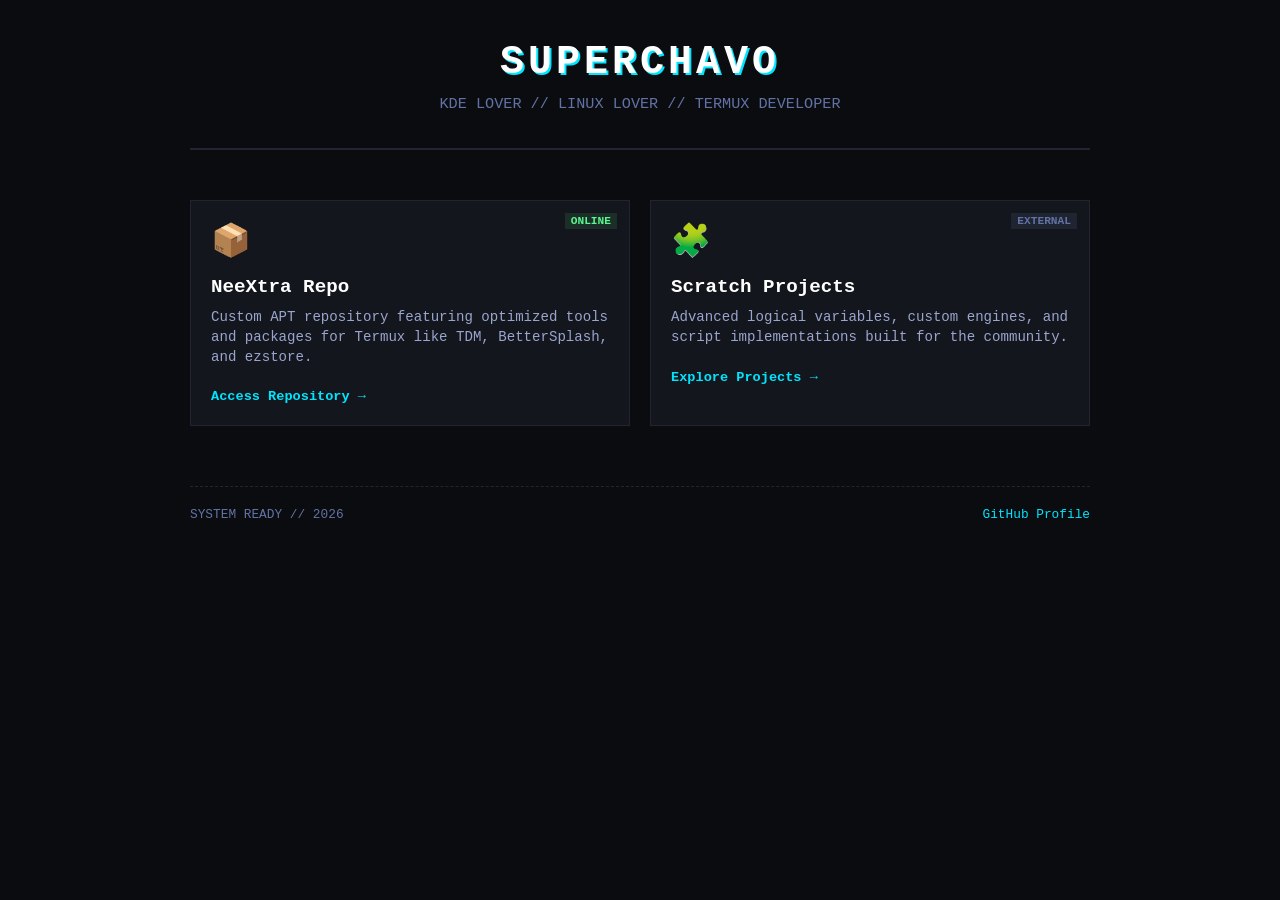
==== index.html @ 1c81ed89 "Move backend files to internal folder and deploy accurate English landing page" ====
<!DOCTYPE html>
<html lang="en">
<head>
    <meta charset="UTF-8">
    <meta name="viewport" content="width=device-width, initial-scale=1.0">
    <title>Superchavo | Profile</title>
    <link rel="stylesheet" href="style.css">
</head>
<body>

    <div class="hub-container">
        <header class="hub-header">
            <h1 class="glitch-text">SUPERCHAVO</h1>
            <p class="subtitle">KDE Lover // Linux Lover // Termux Developer</p>
        </header>

        <main class="projects-grid">
            
            <!-- Card 1: NeeXtra Repo (The folder you will rename on GitHub) -->
            <a href="/Superchavo" class="project-card">
                <div class="card-status">ONLINE</div>
                <div class="card-icon">📦</div>
                <div class="card-content">
                    <h3>NeeXtra Repo</h3>
                    <p>Custom APT repository featuring optimized tools and packages for Termux like TDM, BetterSplash, and ezstore.</p>
                    <span class="card-link">Access Repository →</span>
                </div>
            </a>

            <!-- Card 2: Scratch Development -->
            <a href="https://scratch.mit.edu" target="_blank" class="project-card">
                <div class="card-status external">EXTERNAL</div>
                <div class="card-icon">🧩</div>
                <div class="card-content">
                    <h3>Scratch Projects</h3>
                    <p>Advanced logical variables, custom engines, and script implementations built for the community.</p>
                    <span class="card-link">Explore Projects →</span>
                </div>
            </a>

        </main>

        <footer>
            <div class="footer-status">SYSTEM READY // 2026</div>
            <div><a href="https://github.com/Superchavo" target="_blank">GitHub Profile</a></div>
        </footer>
    </div>

</body>
</html>
---- style.css ----
:root {
    --bg-dark: #0b0c10;
    --panel-bg: #14161d;
    --border-color: #222531;
    --text-primary: #e2e4e9;
    --text-secondary: #6272a4;
    --cyan: #00e5ff;
    --green: #5af78e;
}

body {
    background-color: var(--bg-dark);
    color: var(--text-primary);
    font-family: 'Courier New', Courier, monospace;
    margin: 0;
    padding: 40px 20px;
    display: flex;
    justify-content: center;
}

.hub-container {
    width: 100%;
    max-width: 900px;
}

.hub-header {
    text-align: center;
    margin-bottom: 50px;
    border-bottom: 2px solid var(--border-color);
    padding-bottom: 20px;
}

.glitch-text {
    font-size: 2.5rem;
    margin: 0;
    letter-spacing: 4px;
    color: #fff;
    text-shadow: 2px 2px var(--cyan);
}

.subtitle {
    color: var(--text-secondary);
    font-size: 0.95rem;
    margin-top: 10px;
    text-transform: uppercase;
}

/* Projects Grid */
.projects-grid {
    display: grid;
    grid-template-columns: repeat(auto-fit, minmax(260px, 1fr));
    gap: 20px;
}

.project-card {
    background-color: var(--panel-bg);
    border: 1px solid var(--border-color);
    padding: 20px;
    display: flex;
    flex-direction: column;
    text-decoration: none;
    color: inherit;
    position: relative;
    transition: transform 0.2s, border-color 0.2s;
}

.project-card:hover {
    transform: translateY(-4px);
    border-color: var(--cyan);
}

.card-status {
    position: absolute;
    top: 12px;
    right: 12px;
    font-size: 0.7rem;
    background-color: rgba(90, 247, 142, 0.1);
    color: var(--green);
    padding: 2px 6px;
    font-weight: bold;
}

.card-status.external {
    background-color: rgba(98, 114, 164, 0.15);
    color: var(--text-secondary);
}

.card-icon {
    font-size: 2rem;
    margin-bottom: 15px;
}

.card-content h3 {
    margin: 0 0 10px 0;
    color: #fff;
    font-size: 1.2rem;
}

.card-content p {
    color: #9aa5ce;
    font-size: 0.88rem;
    line-height: 1.4;
    margin: 0 0 20px 0;
}

.card-link {
    font-size: 0.85rem;
    color: var(--cyan);
    font-weight: bold;
}

footer {
    margin-top: 60px;
    border-top: 1px dashed var(--border-color);
    padding-top: 20px;
    display: flex;
    justify-content: space-between;
    font-size: 0.8rem;
    color: var(--text-secondary);
}

footer a {
    color: var(--cyan);
    text-decoration: none;
}
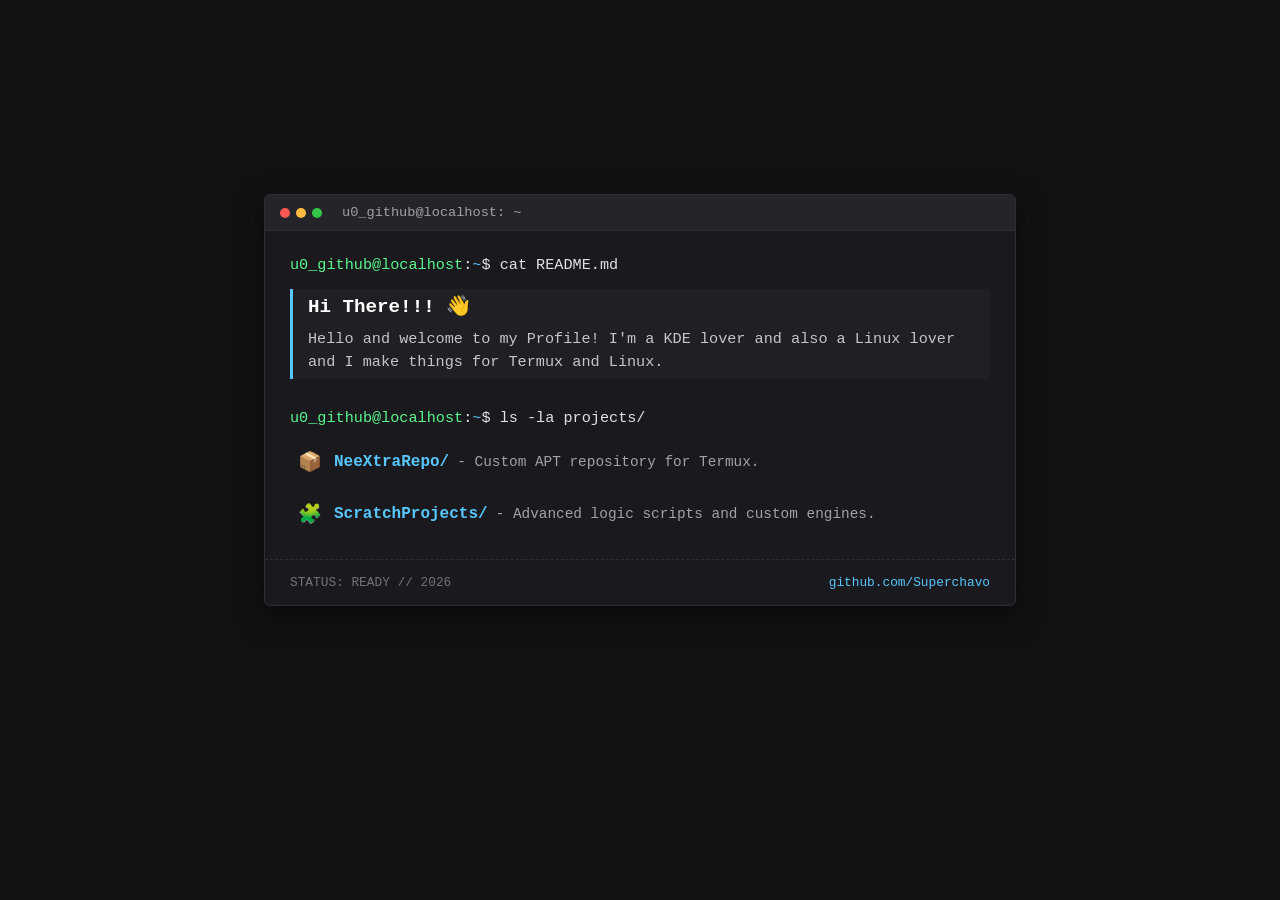
==== commit c38b9e53: "Apply clean terminal layout using actual profile README data" ====
--- a/index.html
+++ b/index.html
@@ -8,41 +8,52 @@
 </head>
 <body>
 
-    <div class="hub-container">
-        <header class="hub-header">
-            <h1 class="glitch-text">SUPERCHAVO</h1>
-            <p class="subtitle">KDE Lover // Linux Lover // Termux Developer</p>
-        </header>
+    <div class="terminal-container">
+        <!-- Barra de estado superior estilo ventana Linux -->
+        <div class="terminal-header">
+            <div class="buttons">
+                <span class="close"></span>
+                <span class="minimize"></span>
+                <span class="maximize"></span>
+            </div>
+            <div class="title">u0_github@localhost: ~</div>
+        </div>
 
-        <main class="projects-grid">
+        <!-- Contenido de la Terminal con tu README -->
+        <main class="terminal-body">
+            <div class="prompt-line">
+                <span class="user">u0_github@localhost</span>:<span class="dir">~</span>$ cat README.md
+            </div>
             
-            <!-- Card 1: NeeXtra Repo (The folder you will rename on GitHub) -->
-            <a href="/Superchavo" class="project-card">
-                <div class="card-status">ONLINE</div>
-                <div class="card-icon">📦</div>
-                <div class="card-content">
-                    <h3>NeeXtra Repo</h3>
-                    <p>Custom APT repository featuring optimized tools and packages for Termux like TDM, BetterSplash, and ezstore.</p>
-                    <span class="card-link">Access Repository →</span>
-                </div>
-            </a>
+            <section class="readme-content">
+                <h2>Hi There!!! 👋</h2>
+                <p>Hello and welcome to my Profile! I'm a KDE lover and also a Linux lover and I make things for Termux and Linux.</p>
+            </section>
 
-            <!-- Card 2: Scratch Development -->
-            <a href="https://scratch.mit.edu" target="_blank" class="project-card">
-                <div class="card-status external">EXTERNAL</div>
-                <div class="card-icon">🧩</div>
-                <div class="card-content">
-                    <h3>Scratch Projects</h3>
-                    <p>Advanced logical variables, custom engines, and script implementations built for the community.</p>
-                    <span class="card-link">Explore Projects →</span>
-                </div>
-            </a>
+            <div class="prompt-line">
+                <span class="user">u0_github@localhost</span>:<span class="dir">~</span>$ ls -la projects/
+            </div>
 
+            <div class="projects-list">
+                <!-- Proyecto 1: Tu Repositorio -->
+                <a href="/NeeXtraRepo" class="project-item">
+                    <span class="item-icon">📦</span>
+                    <span class="item-name">NeeXtraRepo/</span>
+                    <span class="item-desc">- Custom APT repository for Termux.</span>
+                </a>
+
+                <!-- Proyecto 2: Scratch -->
+                <a href="https://scratch.mit.edu" target="_blank" class="project-item">
+                    <span class="item-icon">🧩</span>
+                    <span class="item-name">ScratchProjects/</span>
+                    <span class="item-desc">- Advanced logic scripts and custom engines.</span>
+                </a>
+            </div>
         </main>
 
         <footer>
-            <div class="footer-status">SYSTEM READY // 2026</div>
-            <div><a href="https://github.com/Superchavo" target="_blank">GitHub Profile</a></div>
+            <div class="footer-status">STATUS: READY // 2026</div>
+            <div class="footer-link"><a href="https://github.com/Superchavo" target="_blank">github.com/Superchavo</a></div>
         </footer>
     </div>
 
--- a/style.css
+++ b/style.css
@@ -1,125 +1,147 @@
-:root {
-    --bg-dark: #0b0c10;
-    --panel-bg: #14161d;
-    --border-color: #222531;
-    --text-primary: #e2e4e9;
-    --text-secondary: #6272a4;
-    --cyan: #00e5ff;
-    --green: #5af78e;
-}
-
 body {
-    background-color: var(--bg-dark);
-    color: var(--text-primary);
-    font-family: 'Courier New', Courier, monospace;
+    background-color: #121214;
+    color: #e1e1e6;
+    font-family: 'Source Code Pro', 'Courier New', Courier, monospace;
     margin: 0;
     padding: 40px 20px;
     display: flex;
     justify-content: center;
+    align-items: center;
+    min-height: 80vh;
 }
 
-.hub-container {
+.terminal-container {
     width: 100%;
-    max-width: 900px;
+    max-width: 750px;
+    background-color: #1a1a1e;
+    border: 1px solid #2e2e35;
+    border-radius: 6px;
+    box-shadow: 0 10px 30px rgba(0, 0, 0, 0.5);
+    overflow: hidden;
 }
 
-.hub-header {
-    text-align: center;
-    margin-bottom: 50px;
-    border-bottom: 2px solid var(--border-color);
-    padding-bottom: 20px;
+/* Encabezado estilo ventana de Linux */
+.terminal-header {
+    background-color: #242429;
+    padding: 10px 15px;
+    display: flex;
+    align-items: center;
+    border-bottom: 1px solid #2e2e35;
 }
 
-.glitch-text {
-    font-size: 2.5rem;
-    margin: 0;
-    letter-spacing: 4px;
-    color: #fff;
-    text-shadow: 2px 2px var(--cyan);
+.terminal-header .buttons {
+    display: flex;
+    gap: 6px;
 }
 
-.subtitle {
-    color: var(--text-secondary);
-    font-size: 0.95rem;
-    margin-top: 10px;
-    text-transform: uppercase;
+.terminal-header .buttons span {
+    width: 10px;
+    height: 10px;
+    border-radius: 50%;
+    display: inline-block;
 }
 
-/* Projects Grid */
-.projects-grid {
-    display: grid;
-    grid-template-columns: repeat(auto-fit, minmax(260px, 1fr));
-    gap: 20px;
+.close { background-color: #fc5753; }
+.minimize { background-color: #fdbc40; }
+.maximize { background-color: #33c748; }
+
+.terminal-header .title {
+    margin-left: 20px;
+    font-size: 0.85rem;
+    color: #a1a1aa;
 }
 
-.project-card {
-    background-color: var(--panel-bg);
-    border: 1px solid var(--border-color);
-    padding: 20px;
-    display: flex;
-    flex-direction: column;
-    text-decoration: none;
-    color: inherit;
-    position: relative;
-    transition: transform 0.2s, border-color 0.2s;
+/* Cuerpo de la terminal */
+.terminal-body {
+    padding: 25px;
 }
 
-.project-card:hover {
-    transform: translateY(-4px);
-    border-color: var(--cyan);
-}
-
-.card-status {
-    position: absolute;
-    top: 12px;
-    right: 12px;
-    font-size: 0.7rem;
-    background-color: rgba(90, 247, 142, 0.1);
-    color: var(--green);
-    padding: 2px 6px;
-    font-weight: bold;
-}
-
-.card-status.external {
-    background-color: rgba(98, 114, 164, 0.15);
-    color: var(--text-secondary);
-}
-
-.card-icon {
-    font-size: 2rem;
+.prompt-line {
+    font-size: 0.95rem;
     margin-bottom: 15px;
 }
 
-.card-content h3 {
-    margin: 0 0 10px 0;
-    color: #fff;
-    font-size: 1.2rem;
+.prompt-line .user {
+    color: #5af78e;
 }
 
-.card-content p {
-    color: #9aa5ce;
-    font-size: 0.88rem;
-    line-height: 1.4;
-    margin: 0 0 20px 0;
+.prompt-line .dir {
+    color: #57c7ff;
 }
 
-.card-link {
-    font-size: 0.85rem;
-    color: var(--cyan);
-    font-weight: bold;
+.readme-content {
+    background-color: #202024;
+    border-left: 3px solid #57c7ff;
+    padding: 5px 15px;
+    margin: 15px 0 30px 0;
 }
 
+.readme-content h2 {
+    margin: 0 0 10px 0;
+    font-size: 1.2rem;
+    color: #fff;
+}
+
+.readme-content p {
+    margin: 0;
+    font-size: 0.95rem;
+    line-height: 1.5;
+    color: #c4c4cc;
+}
+
+/* Listado limpio de proyectos */
+.projects-list {
+    display: flex;
+    flex-direction: column;
+    gap: 12px;
+    margin-top: 15px;
+}
+
+.project-item {
+    display: flex;
+    align-items: center;
+    text-decoration: none;
+    color: inherit;
+    padding: 8px;
+    border-radius: 4px;
+    transition: background-color 0.2s;
+}
+
+.project-item:hover {
+    background-color: #242429;
+}
+
+.item-icon {
+    font-size: 1.2rem;
+    margin-right: 12px;
+}
+
+.item-name {
+    color: #57c7ff;
+    font-weight: bold;
+    margin-right: 8px;
+}
+
+.item-desc {
+    color: #a1a1aa;
+    font-size: 0.9rem;
+}
+
+/* Footer de la ventana */
 footer {
-    margin-top: 60px;
-    border-top: 1px dashed var(--border-color);
-    padding-top: 20px;
+    padding: 15px 25px;
+    border-top: 1px dashed #2e2e35;
     display: flex;
     justify-content: space-between;
     font-size: 0.8rem;
-    color: var(--text-secondary);
+    color: #71717a;
 }
 
 footer a {
-    color: var(--cyan);
+    color: #57c7ff;
     text-decoration: none;
 }
+
+footer a:hover {
+    text-decoration: underline;
+}
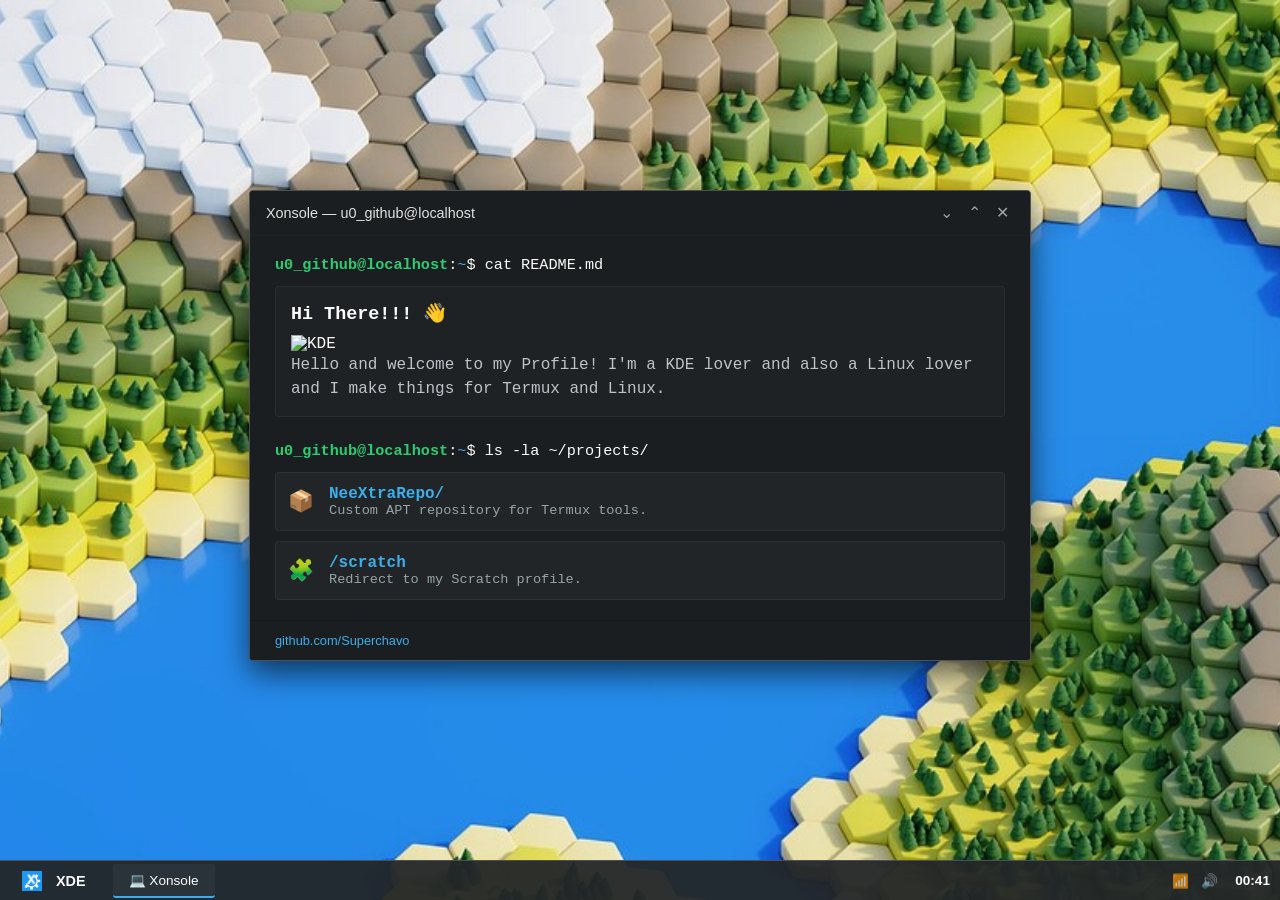
==== commit dc7a291c: "Deleted xscreensaver bc its now in termux native repos" ====
--- a/index.html
+++ b/index.html
@@ -4,58 +4,96 @@
     <meta charset="UTF-8">
     <meta name="viewport" content="width=device-width, initial-scale=1.0">
     <title>Superchavo | Profile</title>
+    
+    <!-- Favicon actualizado a SVG -->
+    <link rel="icon" href="favi.svg" type="image/svg+xml">
+    
     <link rel="stylesheet" href="style.css">
+    <style>
+        /* Fondo agregado */
+        body {
+            background-image: url('bg.png');
+            background-size: cover;
+            background-position: center;
+            background-repeat: no-repeat;
+            background-attachment: fixed;
+        }
+    </style>
 </head>
 <body>
 
-    <div class="terminal-container">
-        <!-- Barra de estado superior estilo ventana Linux -->
-        <div class="terminal-header">
-            <div class="buttons">
-                <span class="close"></span>
-                <span class="minimize"></span>
-                <span class="maximize"></span>
+    <div class="xde-window" id="xdeWindow">
+        <div class="xde-header">
+            <div class="xde-title-container">
+                <span class="title">Xonsole — u0_github@localhost</span>
             </div>
-            <div class="title">u0_github@localhost: ~</div>
+            <div class="xde-buttons">
+                <span class="xde-btn minimize" id="btnMinimize" title="Minimize">&#8964;</span>
+                <span class="xde-btn maximize" id="btnMaximize" title="Full Screen">&#8963;</span>
+                <span class="xde-btn close" id="btnClose" title="Close">&#10005;</span>
+            </div>
         </div>
 
-        <!-- Contenido de la Terminal con tu README -->
         <main class="terminal-body">
             <div class="prompt-line">
                 <span class="user">u0_github@localhost</span>:<span class="dir">~</span>$ cat README.md
             </div>
-            
+
             <section class="readme-content">
                 <h2>Hi There!!! 👋</h2>
+                 <img src="https://img.shields.io/badge/I%20love-KDE-blue?style=flat&logo=kde" alt="KDE">
                 <p>Hello and welcome to my Profile! I'm a KDE lover and also a Linux lover and I make things for Termux and Linux.</p>
             </section>
 
             <div class="prompt-line">
-                <span class="user">u0_github@localhost</span>:<span class="dir">~</span>$ ls -la projects/
+                <span class="user">u0_github@localhost</span>:<span class="dir">~</span>$ ls -la ~/projects/
             </div>
 
             <div class="projects-list">
-                <!-- Proyecto 1: Tu Repositorio -->
                 <a href="/NeeXtraRepo" class="project-item">
                     <span class="item-icon">📦</span>
-                    <span class="item-name">NeeXtraRepo/</span>
-                    <span class="item-desc">- Custom APT repository for Termux.</span>
+                    <div class="item-info">
+                        <span class="item-name">NeeXtraRepo/</span>
+                        <span class="item-desc">Custom APT repository for Termux tools.</span>
+                    </div>
                 </a>
 
-                <!-- Proyecto 2: Scratch -->
-                <a href="https://scratch.mit.edu" target="_blank" class="project-item">
+                <a href="/scratch" target="_blank" class="project-item">
                     <span class="item-icon">🧩</span>
-                    <span class="item-name">ScratchProjects/</span>
-                    <span class="item-desc">- Advanced logic scripts and custom engines.</span>
+                    <div class="item-info">
+                        <span class="item-name">/scratch</span>
+                        <span class="item-desc">Redirect to my Scratch profile.</span>
+                    </div>
                 </a>
             </div>
         </main>
 
         <footer>
-            <div class="footer-status">STATUS: READY // 2026</div>
-            <div class="footer-link"><a href="https://github.com/Superchavo" target="_blank">github.com/Superchavo</a></div>
+            <div class="footer-link">
+                <a href="https://github.com/Superchavo" target="_blank">github.com/Superchavo</a>
+            </div>
         </footer>
     </div>
 
+    <div class="xde-kicker">
+        <div class="kicker-start">
+            <!-- Icono favi.svg integrado en el Kicker -->
+            <img src="favi.svg" alt="XDE" style="width: 20px; height: 20px; vertical-align: middle; margin-right: 8px;">
+            <span class="kicker-text">XDE</span>
+        </div>
+        <div class="kicker-tasks">
+            <div class="task-item active">
+                <span>💻 Xonsole</span>
+            </div>
+        </div>
+        <div class="xde-systray">
+            <span class="tray-icon">📶</span>
+            <span class="tray-icon">🔊</span>
+            <span class="tray-clock" id="kickerClock">12:00</span>
+        </div>
+    </div>
+
+    <script src="script.js"></script>
 </body>
 </html>
+
--- a/style.css
+++ b/style.css
@@ -1,147 +1,195 @@
+:root {
+    --breeze-bg: #232629;
+    --breeze-view: #1b1e20;
+    --breeze-header: #1b1e20;
+    --breeze-text: #fcfcfc;
+    --breeze-accent: #3daee9;
+    --breeze-border: #4d5053;
+    --kicker-bg: rgba(35, 38, 41, 0.95);
+}
+
 body {
-    background-color: #121214;
-    color: #e1e1e6;
-    font-family: 'Source Code Pro', 'Courier New', Courier, monospace;
+    background-color: #111214;
+    color: var(--breeze-text);
+    font-family: 'Noto Sans', 'Cantarell', sans-serif;
     margin: 0;
-    padding: 40px 20px;
+    padding: 20px 15px 60px 15px; /* Espacio abajo para que el kicker no tape nada */
     display: flex;
     justify-content: center;
     align-items: center;
-    min-height: 80vh;
+    min-height: 90vh;
+    overflow-x: hidden;
 }
 
-.terminal-container {
+.xde-window {
     width: 100%;
-    max-width: 750px;
-    background-color: #1a1a1e;
-    border: 1px solid #2e2e35;
-    border-radius: 6px;
-    box-shadow: 0 10px 30px rgba(0, 0, 0, 0.5);
+    max-width: 780px;
+    background-color: var(--breeze-view);
+    border: 1px solid var(--breeze-border);
+    border-radius: 4px;
+    box-shadow: 0 12px 30px rgba(0, 0, 0, 0.6);
     overflow: hidden;
+    transition: width 0.1s, height 0.1s, max-width 0.1s;
 }
 
-/* Encabezado estilo ventana de Linux */
-.terminal-header {
-    background-color: #242429;
-    padding: 10px 15px;
-    display: flex;
-    align-items: center;
-    border-bottom: 1px solid #2e2e35;
+/* Cuando entra en Pantalla Completa real vía JS cambia el contenedor */
+.xde-window:fullscreen {
+    max-width: 100vw !important;
+    width: 100vw !important;
+    height: 100vh !important;
+    border: none;
+    border-radius: 0;
 }
 
-.terminal-header .buttons {
-    display: flex;
-    gap: 6px;
+.xde-window.minimized {
+    transform: translateY(60px) scale(0.85);
+    opacity: 0;
+    pointer-events: none;
 }
 
-.terminal-header .buttons span {
-    width: 10px;
-    height: 10px;
-    border-radius: 50%;
-    display: inline-block;
+/* Header de la Xonsole */
+.xde-header {
+    background-color: var(--breeze-header);
+    padding: 10px 16px;
+    display: flex;
+    justify-content: space-between;
+    align-items: center;
+    user-select: none;
+    border-bottom: 1px solid rgba(255, 255, 255, 0.02);
 }
 
-.close { background-color: #fc5753; }
-.minimize { background-color: #fdbc40; }
-.maximize { background-color: #33c748; }
-
-.terminal-header .title {
-    margin-left: 20px;
-    font-size: 0.85rem;
-    color: #a1a1aa;
+.xde-title-container {
+    font-size: 0.9rem;
+    color: #e0e0e0;
 }
 
-/* Cuerpo de la terminal */
-.terminal-body {
-    padding: 25px;
+.xde-buttons {
+    display: flex;
+    gap: 4px;
 }
 
-.prompt-line {
-    font-size: 0.95rem;
-    margin-bottom: 15px;
+.xde-btn {
+    display: inline-flex;
+    align-items: center;
+    justify-content: center;
+    width: 24px;
+    height: 24px;
+    font-size: 1rem;
+    font-weight: 200;
+    color: #a1a2a3;
+    cursor: pointer;
+    border-radius: 3px;
+    transition: background-color 0.15s, color 0.15s;
 }
 
-.prompt-line .user {
-    color: #5af78e;
+.xde-btn:hover {
+    background-color: rgba(255, 255, 255, 0.1);
+    color: var(--breeze-text);
 }
 
-.prompt-line .dir {
-    color: #57c7ff;
-}
-
-.readme-content {
-    background-color: #202024;
-    border-left: 3px solid #57c7ff;
-    padding: 5px 15px;
-    margin: 15px 0 30px 0;
-}
-
-.readme-content h2 {
-    margin: 0 0 10px 0;
-    font-size: 1.2rem;
+.xde-btn.close:hover {
+    background-color: #da4453;
     color: #fff;
 }
 
-.readme-content p {
-    margin: 0;
-    font-size: 0.95rem;
-    line-height: 1.5;
-    color: #c4c4cc;
+/* Cuerpo de la Terminal */
+.terminal-body {
+    padding: 20px 25px;
+    font-family: 'Fira Code', 'Courier New', monospace;
 }
 
-/* Listado limpio de proyectos */
-.projects-list {
+.prompt-line { font-size: 0.95rem; margin-bottom: 12px; }
+.user { color: #2ecc71; font-weight: bold; }
+.dir { color: var(--breeze-accent); }
+
+.readme-content {
+    background-color: rgba(255, 255, 255, 0.02);
+    padding: 15px;
+    border-radius: 4px;
+    margin: 12px 0 25px 0;
+    border: 1px solid rgba(255, 255, 255, 0.05);
+}
+.readme-content h2 { margin: 0 0 10px 0; font-size: 1.15rem; }
+.readme-content p { margin: 0; color: #bdc3c7; line-height: 1.5; }
+.badge-container { margin-bottom: 12px; }
+
+.projects-list { display: flex; flex-direction: column; gap: 10px; }
+.project-item { display: flex; align-items: center; background-color: rgba(255, 255, 255, 0.03); border: 1px solid rgba(255, 255, 255, 0.05); padding: 12px; border-radius: 4px; text-decoration: none; color: var(--breeze-text); transition: all 0.2s; }
+.project-item:hover { background-color: rgba(61, 174, 233, 0.08); border-color: var(--breeze-accent); transform: translateX(4px); }
+.item-icon { font-size: 1.3rem; margin-right: 15px; }
+.item-info { display: flex; flex-direction: column; }
+.item-name { font-weight: bold; color: var(--breeze-accent); }
+.item-desc { color: #95a5a6; font-size: 0.85rem; }
+
+footer { padding: 12px 25px; background-color: var(--breeze-header); border-top: 1px solid rgba(0, 0, 0, 0.2); display: flex; justify-content: space-between; align-items: center; font-size: 0.8rem; }
+footer a { color: var(--breeze-accent); text-decoration: none; }
+footer a:hover { text-decoration: underline; }
+
+/* DISEÑO DEL KICKER PANEL (ESTILO PLASMA BREEZE DE ESCRITORIO) */
+.xde-kicker {
+    position: fixed;
+    bottom: 0;
+    left: 0;
+    width: 100vw;
+    height: 40px;
+    background-color: var(--kicker-bg);
+    border-top: 1px solid var(--breeze-border);
     display: flex;
-    flex-direction: column;
-    gap: 12px;
-    margin-top: 15px;
+    justify-content: space-between;
+    align-items: center;
+    padding: 0 10px;
+    box-sizing: border-box;
+    z-index: 9999;
+    user-select: none;
 }
 
-.project-item {
+.kicker-start {
     display: flex;
     align-items: center;
-    text-decoration: none;
-    color: inherit;
-    padding: 8px;
-    border-radius: 4px;
-    transition: background-color 0.2s;
+    gap: 6px;
+    padding: 0 12px;
+    height: 32px;
+    cursor: pointer;
+    border-radius: 3px;
+    font-size: 0.9rem;
+    font-weight: bold;
+    transition: background 0.15s;
+}
+.kicker-start:hover {
+    background-color: rgba(255, 255, 255, 0.1);
 }
 
-.project-item:hover {
-    background-color: #242429;
+.kicker-tasks {
+    flex-grow: 1;
+    margin-index: 15px;
+    padding-left: 15px;
+    display: flex;
 }
 
-.item-icon {
-    font-size: 1.2rem;
-    margin-right: 12px;
+.task-item {
+    display: flex;
+    align-items: center;
+    padding: 0 16px;
+    height: 32px;
+    border-radius: 3px;
+    font-size: 0.85rem;
+    background-color: rgba(255, 255, 255, 0.04);
+    border-bottom: 2px solid var(--breeze-accent);
 }
 
-.item-name {
-    color: #57c7ff;
+.xde-systray {
+    display: flex;
+    align-items: center;
+    gap: 12px;
+}
+.tray-icon {
+    font-size: 0.85rem;
+    opacity: 0.7;
+    cursor: pointer;
+}
+.tray-icon:hover { opacity: 1; }
+.tray-clock {
+    font-size: 0.85rem;
     font-weight: bold;
-    margin-right: 8px;
+    padding-left: 5px;
 }
-
-.item-desc {
-    color: #a1a1aa;
-    font-size: 0.9rem;
-}
-
-/* Footer de la ventana */
-footer {
-    padding: 15px 25px;
-    border-top: 1px dashed #2e2e35;
-    display: flex;
-    justify-content: space-between;
-    font-size: 0.8rem;
-    color: #71717a;
-}
-
-footer a {
-    color: #57c7ff;
-    text-decoration: none;
-}
-
-footer a:hover {
-    text-decoration: underline;
-}
